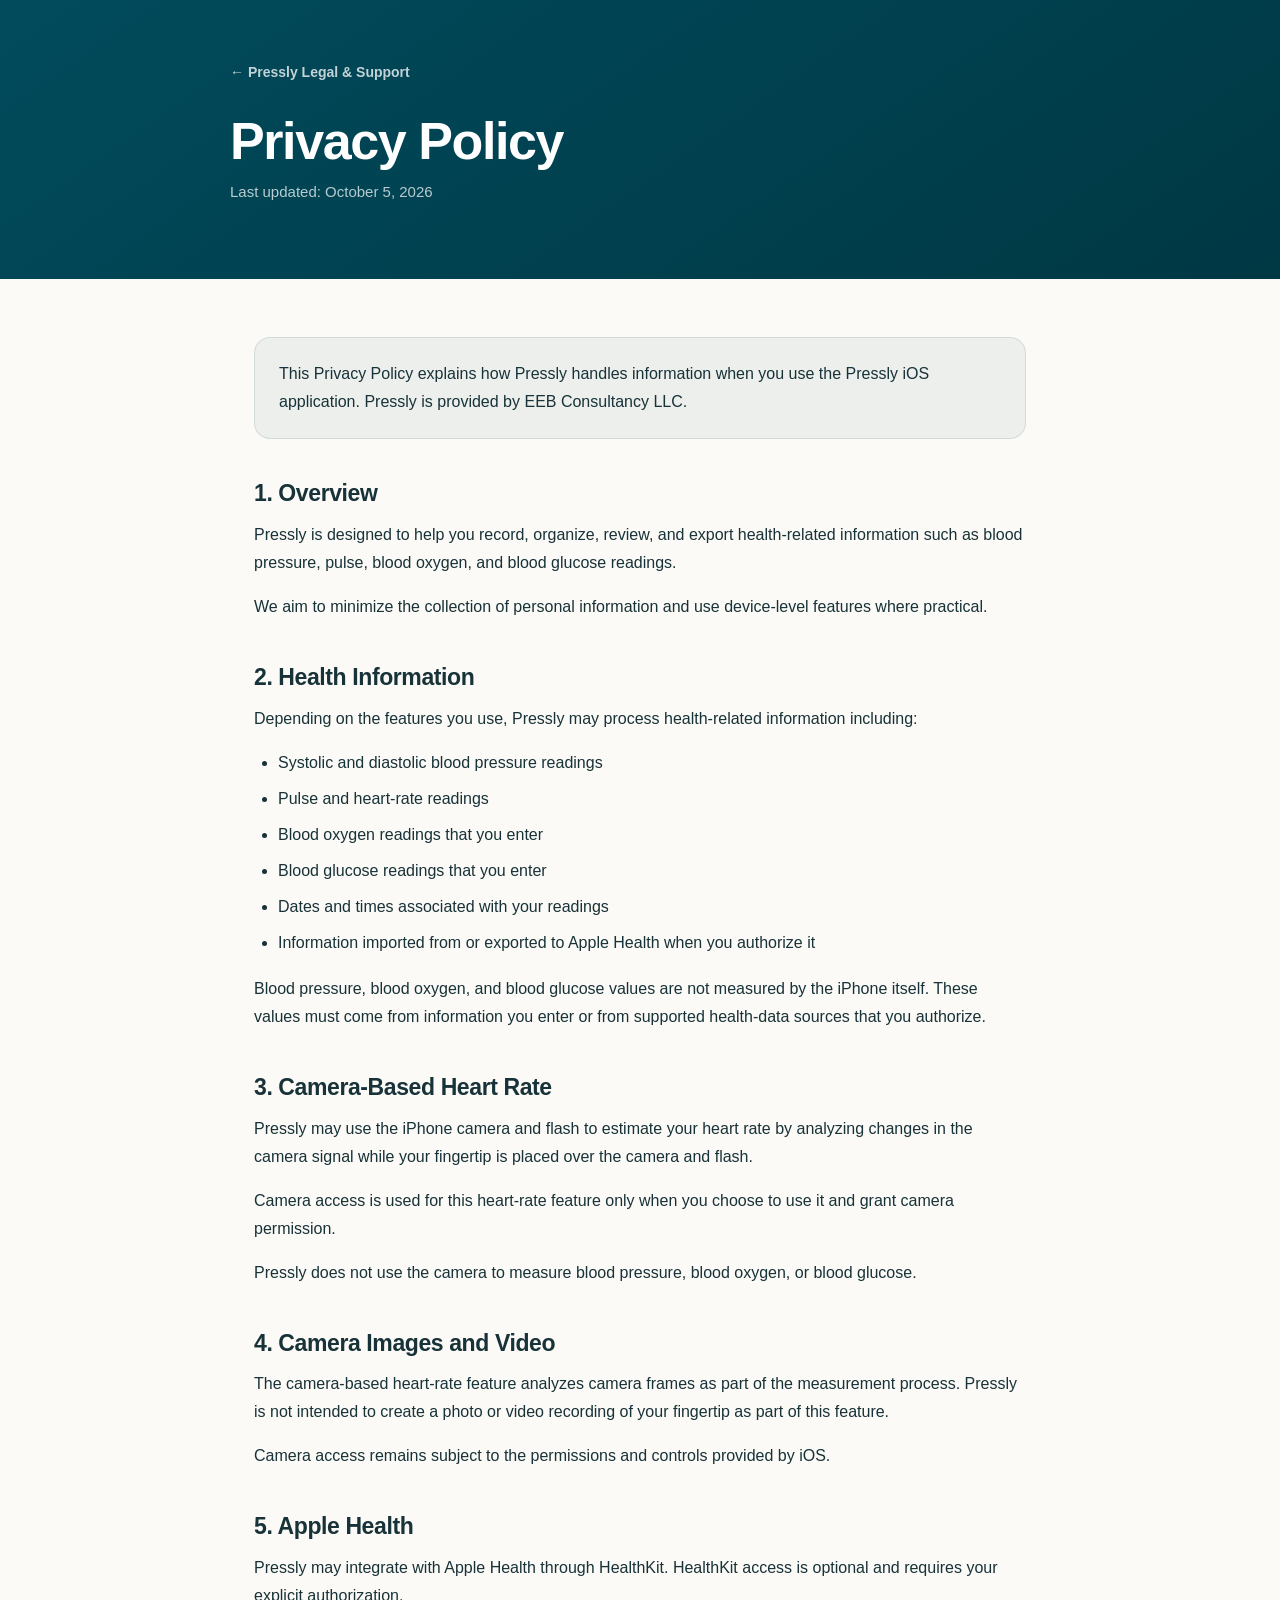
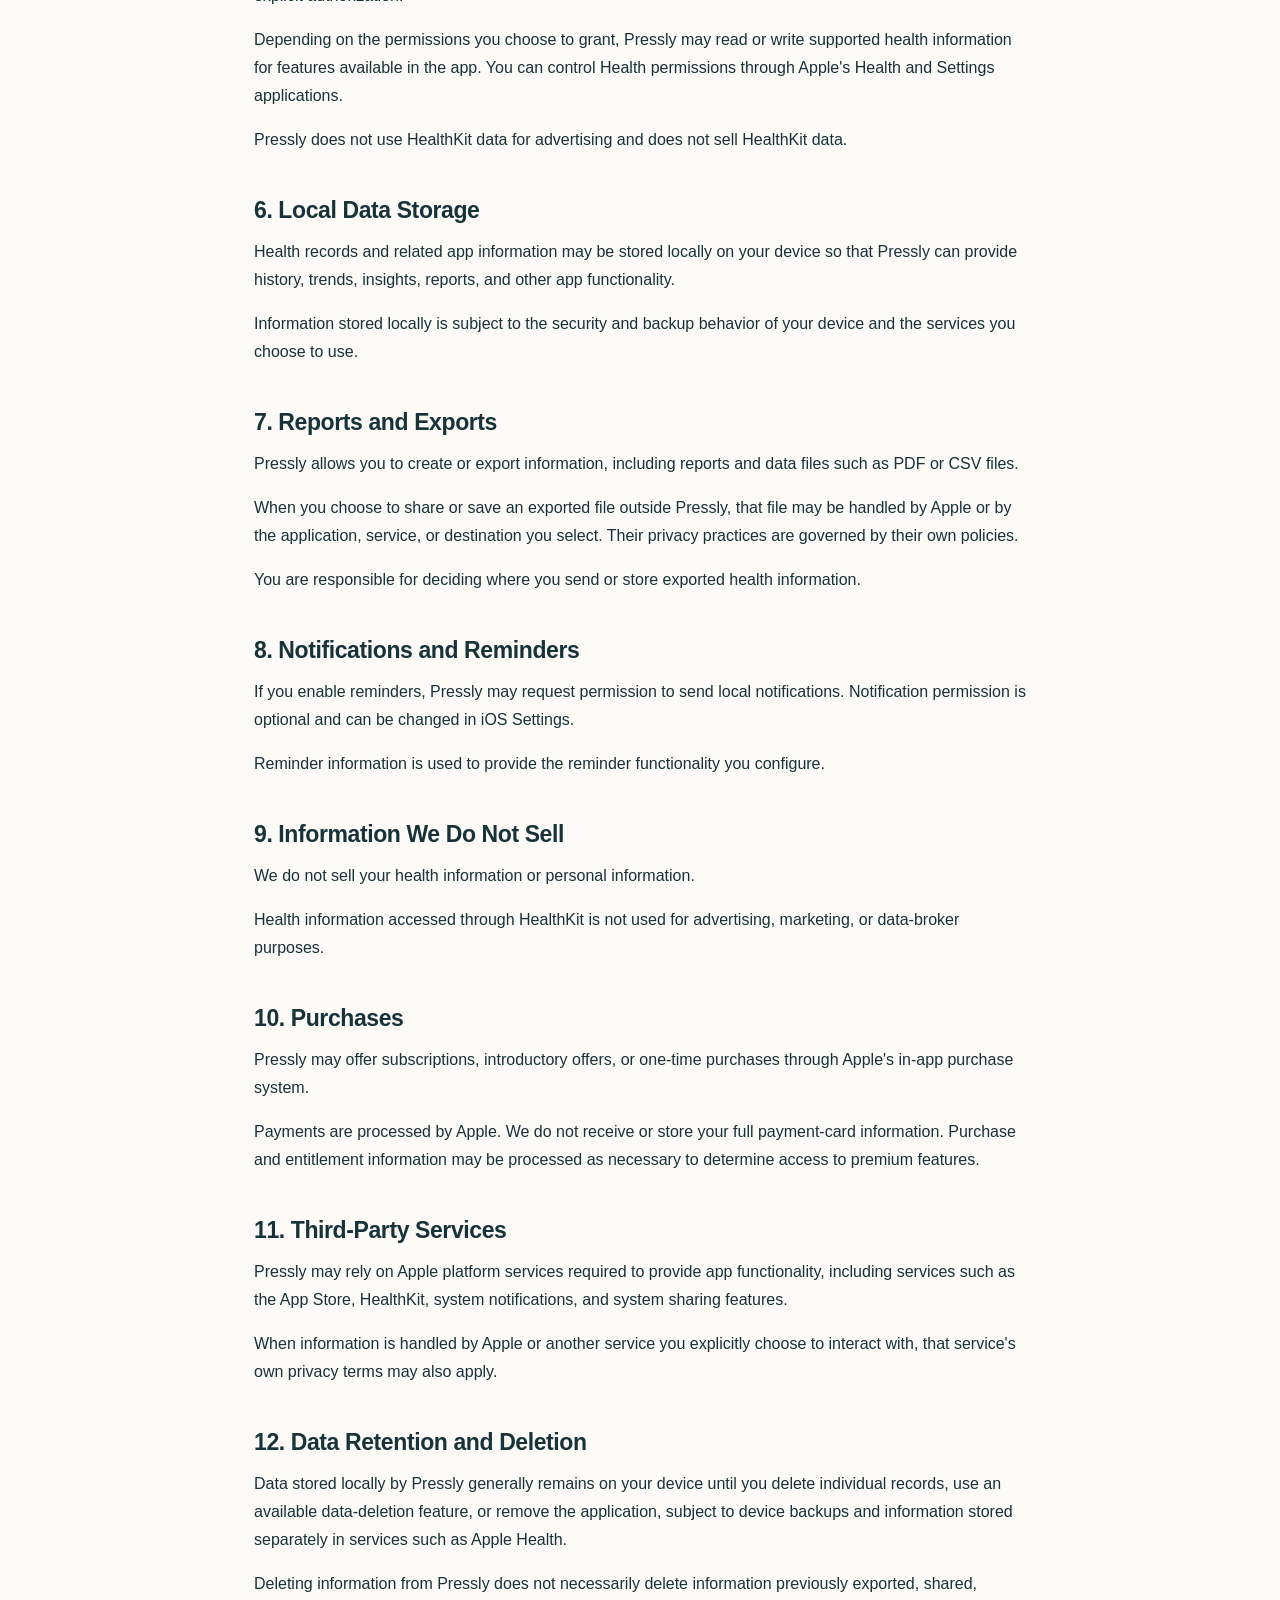
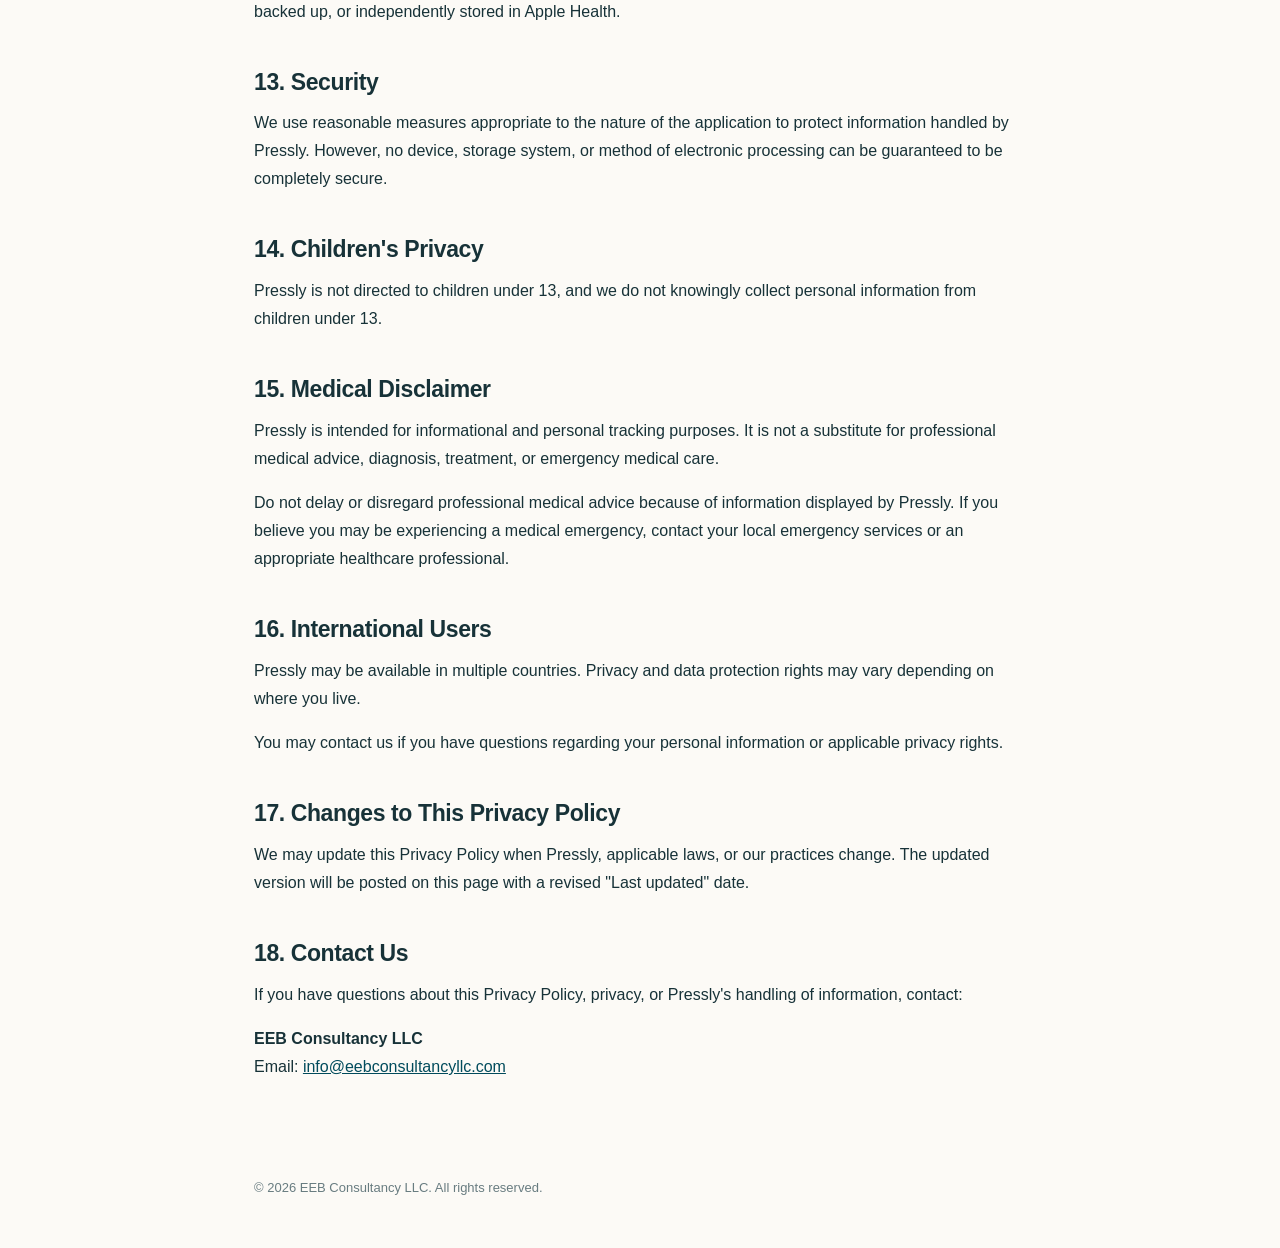
==== privacy.html @ 7618adea "Create privacy.html" ====
<!DOCTYPE html>
<html lang="en">
<head>
  <meta charset="UTF-8">
  <meta name="viewport" content="width=device-width, initial-scale=1.0">

  <title>Privacy Policy — Pressly</title>

  <meta
    name="description"
    content="Privacy Policy for the Pressly Blood Pressure Tracker iOS app."
  >

  <meta name="theme-color" content="#014B5C">

  <style>
    :root {
      --petrol: #014B5C;
      --petrol-dark: #003844;
      --coral: #E9685D;
      --paper: #FCFAF6;
      --ink: #173238;
      --muted: #687C80;
      --border: rgba(1, 75, 92, 0.12);
      --white: #FFFFFF;
    }

    * {
      box-sizing: border-box;
      margin: 0;
      padding: 0;
    }

    body {
      font-family:
        -apple-system,
        BlinkMacSystemFont,
        "Segoe UI",
        Roboto,
        Helvetica,
        Arial,
        sans-serif;

      background: var(--paper);
      color: var(--ink);
      line-height: 1.75;
      -webkit-font-smoothing: antialiased;
    }

    header {
      background:
        linear-gradient(
          145deg,
          var(--petrol) 0%,
          var(--petrol-dark) 100%
        );

      color: var(--white);
      padding: 58px 24px;
    }

    .header-inner {
      max-width: 820px;
      margin: 0 auto;
    }

    .back {
      display: inline-block;
      margin-bottom: 28px;

      color: rgba(255, 255, 255, 0.76);
      text-decoration: none;
      font-size: 14px;
      font-weight: 600;
    }

    .back:hover {
      color: var(--white);
    }

    header h1 {
      font-size: clamp(36px, 7vw, 52px);
      line-height: 1.08;
      letter-spacing: -1.4px;
      margin-bottom: 10px;
    }

    header p {
      color: rgba(255, 255, 255, 0.72);
      font-size: 15px;
    }

    main {
      max-width: 820px;
      margin: 0 auto;
      padding: 58px 24px 80px;
    }

    .notice {
      padding: 22px 24px;
      margin-bottom: 40px;

      background: rgba(1, 75, 92, 0.06);
      border: 1px solid var(--border);
      border-radius: 16px;
    }

    h2 {
      margin-top: 42px;
      margin-bottom: 12px;

      font-size: 23px;
      line-height: 1.3;
      letter-spacing: -0.4px;
    }

    h2:first-of-type {
      margin-top: 0;
    }

    p {
      margin-bottom: 16px;
    }

    ul {
      margin: 0 0 18px 24px;
    }

    li {
      margin-bottom: 8px;
    }

    strong {
      font-weight: 700;
    }

    a {
      color: var(--petrol);
    }

    footer {
      max-width: 820px;
      margin: 0 auto;
      padding: 0 24px 48px;

      color: var(--muted);
      font-size: 13px;
    }
  </style>
</head>

<body>

  <header>
    <div class="header-inner">
      <a class="back" href="index.html">← Pressly Legal & Support</a>

      <h1>Privacy Policy</h1>

      <p>Last updated: October 5, 2026</p>
    </div>
  </header>

  <main>

    <div class="notice">
      This Privacy Policy explains how Pressly handles information when you
      use the Pressly iOS application. Pressly is provided by
      EEB Consultancy LLC.
    </div>

    <h2>1. Overview</h2>

    <p>
      Pressly is designed to help you record, organize, review, and export
      health-related information such as blood pressure, pulse, blood oxygen,
      and blood glucose readings.
    </p>

    <p>
      We aim to minimize the collection of personal information and use
      device-level features where practical.
    </p>

    <h2>2. Health Information</h2>

    <p>
      Depending on the features you use, Pressly may process health-related
      information including:
    </p>

    <ul>
      <li>Systolic and diastolic blood pressure readings</li>
      <li>Pulse and heart-rate readings</li>
      <li>Blood oxygen readings that you enter</li>
      <li>Blood glucose readings that you enter</li>
      <li>Dates and times associated with your readings</li>
      <li>Information imported from or exported to Apple Health when you authorize it</li>
    </ul>

    <p>
      Blood pressure, blood oxygen, and blood glucose values are not measured
      by the iPhone itself. These values must come from information you enter
      or from supported health-data sources that you authorize.
    </p>

    <h2>3. Camera-Based Heart Rate</h2>

    <p>
      Pressly may use the iPhone camera and flash to estimate your heart rate
      by analyzing changes in the camera signal while your fingertip is placed
      over the camera and flash.
    </p>

    <p>
      Camera access is used for this heart-rate feature only when you choose
      to use it and grant camera permission.
    </p>

    <p>
      Pressly does not use the camera to measure blood pressure, blood oxygen,
      or blood glucose.
    </p>

    <h2>4. Camera Images and Video</h2>

    <p>
      The camera-based heart-rate feature analyzes camera frames as part of
      the measurement process. Pressly is not intended to create a photo or
      video recording of your fingertip as part of this feature.
    </p>

    <p>
      Camera access remains subject to the permissions and controls provided
      by iOS.
    </p>

    <h2>5. Apple Health</h2>

    <p>
      Pressly may integrate with Apple Health through HealthKit. HealthKit
      access is optional and requires your explicit authorization.
    </p>

    <p>
      Depending on the permissions you choose to grant, Pressly may read or
      write supported health information for features available in the app.
      You can control Health permissions through Apple's Health and Settings
      applications.
    </p>

    <p>
      Pressly does not use HealthKit data for advertising and does not sell
      HealthKit data.
    </p>

    <h2>6. Local Data Storage</h2>

    <p>
      Health records and related app information may be stored locally on
      your device so that Pressly can provide history, trends, insights,
      reports, and other app functionality.
    </p>

    <p>
      Information stored locally is subject to the security and backup
      behavior of your device and the services you choose to use.
    </p>

    <h2>7. Reports and Exports</h2>

    <p>
      Pressly allows you to create or export information, including reports
      and data files such as PDF or CSV files.
    </p>

    <p>
      When you choose to share or save an exported file outside Pressly,
      that file may be handled by Apple or by the application, service, or
      destination you select. Their privacy practices are governed by their
      own policies.
    </p>

    <p>
      You are responsible for deciding where you send or store exported
      health information.
    </p>

    <h2>8. Notifications and Reminders</h2>

    <p>
      If you enable reminders, Pressly may request permission to send local
      notifications. Notification permission is optional and can be changed
      in iOS Settings.
    </p>

    <p>
      Reminder information is used to provide the reminder functionality you
      configure.
    </p>

    <h2>9. Information We Do Not Sell</h2>

    <p>
      We do not sell your health information or personal information.
    </p>

    <p>
      Health information accessed through HealthKit is not used for
      advertising, marketing, or data-broker purposes.
    </p>

    <h2>10. Purchases</h2>

    <p>
      Pressly may offer subscriptions, introductory offers, or one-time
      purchases through Apple's in-app purchase system.
    </p>

    <p>
      Payments are processed by Apple. We do not receive or store your full
      payment-card information. Purchase and entitlement information may be
      processed as necessary to determine access to premium features.
    </p>

    <h2>11. Third-Party Services</h2>

    <p>
      Pressly may rely on Apple platform services required to provide app
      functionality, including services such as the App Store, HealthKit,
      system notifications, and system sharing features.
    </p>

    <p>
      When information is handled by Apple or another service you explicitly
      choose to interact with, that service's own privacy terms may also
      apply.
    </p>

    <h2>12. Data Retention and Deletion</h2>

    <p>
      Data stored locally by Pressly generally remains on your device until
      you delete individual records, use an available data-deletion feature,
      or remove the application, subject to device backups and information
      stored separately in services such as Apple Health.
    </p>

    <p>
      Deleting information from Pressly does not necessarily delete
      information previously exported, shared, backed up, or independently
      stored in Apple Health.
    </p>

    <h2>13. Security</h2>

    <p>
      We use reasonable measures appropriate to the nature of the application
      to protect information handled by Pressly. However, no device, storage
      system, or method of electronic processing can be guaranteed to be
      completely secure.
    </p>

    <h2>14. Children's Privacy</h2>

    <p>
      Pressly is not directed to children under 13, and we do not knowingly
      collect personal information from children under 13.
    </p>

    <h2>15. Medical Disclaimer</h2>

    <p>
      Pressly is intended for informational and personal tracking purposes.
      It is not a substitute for professional medical advice, diagnosis,
      treatment, or emergency medical care.
    </p>

    <p>
      Do not delay or disregard professional medical advice because of
      information displayed by Pressly. If you believe you may be experiencing
      a medical emergency, contact your local emergency services or an
      appropriate healthcare professional.
    </p>

    <h2>16. International Users</h2>

    <p>
      Pressly may be available in multiple countries. Privacy and data
      protection rights may vary depending on where you live.
    </p>

    <p>
      You may contact us if you have questions regarding your personal
      information or applicable privacy rights.
    </p>

    <h2>17. Changes to This Privacy Policy</h2>

    <p>
      We may update this Privacy Policy when Pressly, applicable laws, or our
      practices change. The updated version will be posted on this page with
      a revised "Last updated" date.
    </p>

    <h2>18. Contact Us</h2>

    <p>
      If you have questions about this Privacy Policy, privacy, or Pressly's
      handling of information, contact:
    </p>

    <p>
      <strong>EEB Consultancy LLC</strong><br>
      Email:
      <a href="mailto:info@eebconsultancyllc.com">
        info@eebconsultancyllc.com
      </a>
    </p>

  </main>

  <footer>
    © 2026 EEB Consultancy LLC. All rights reserved.
  </footer>

</body>
</html>
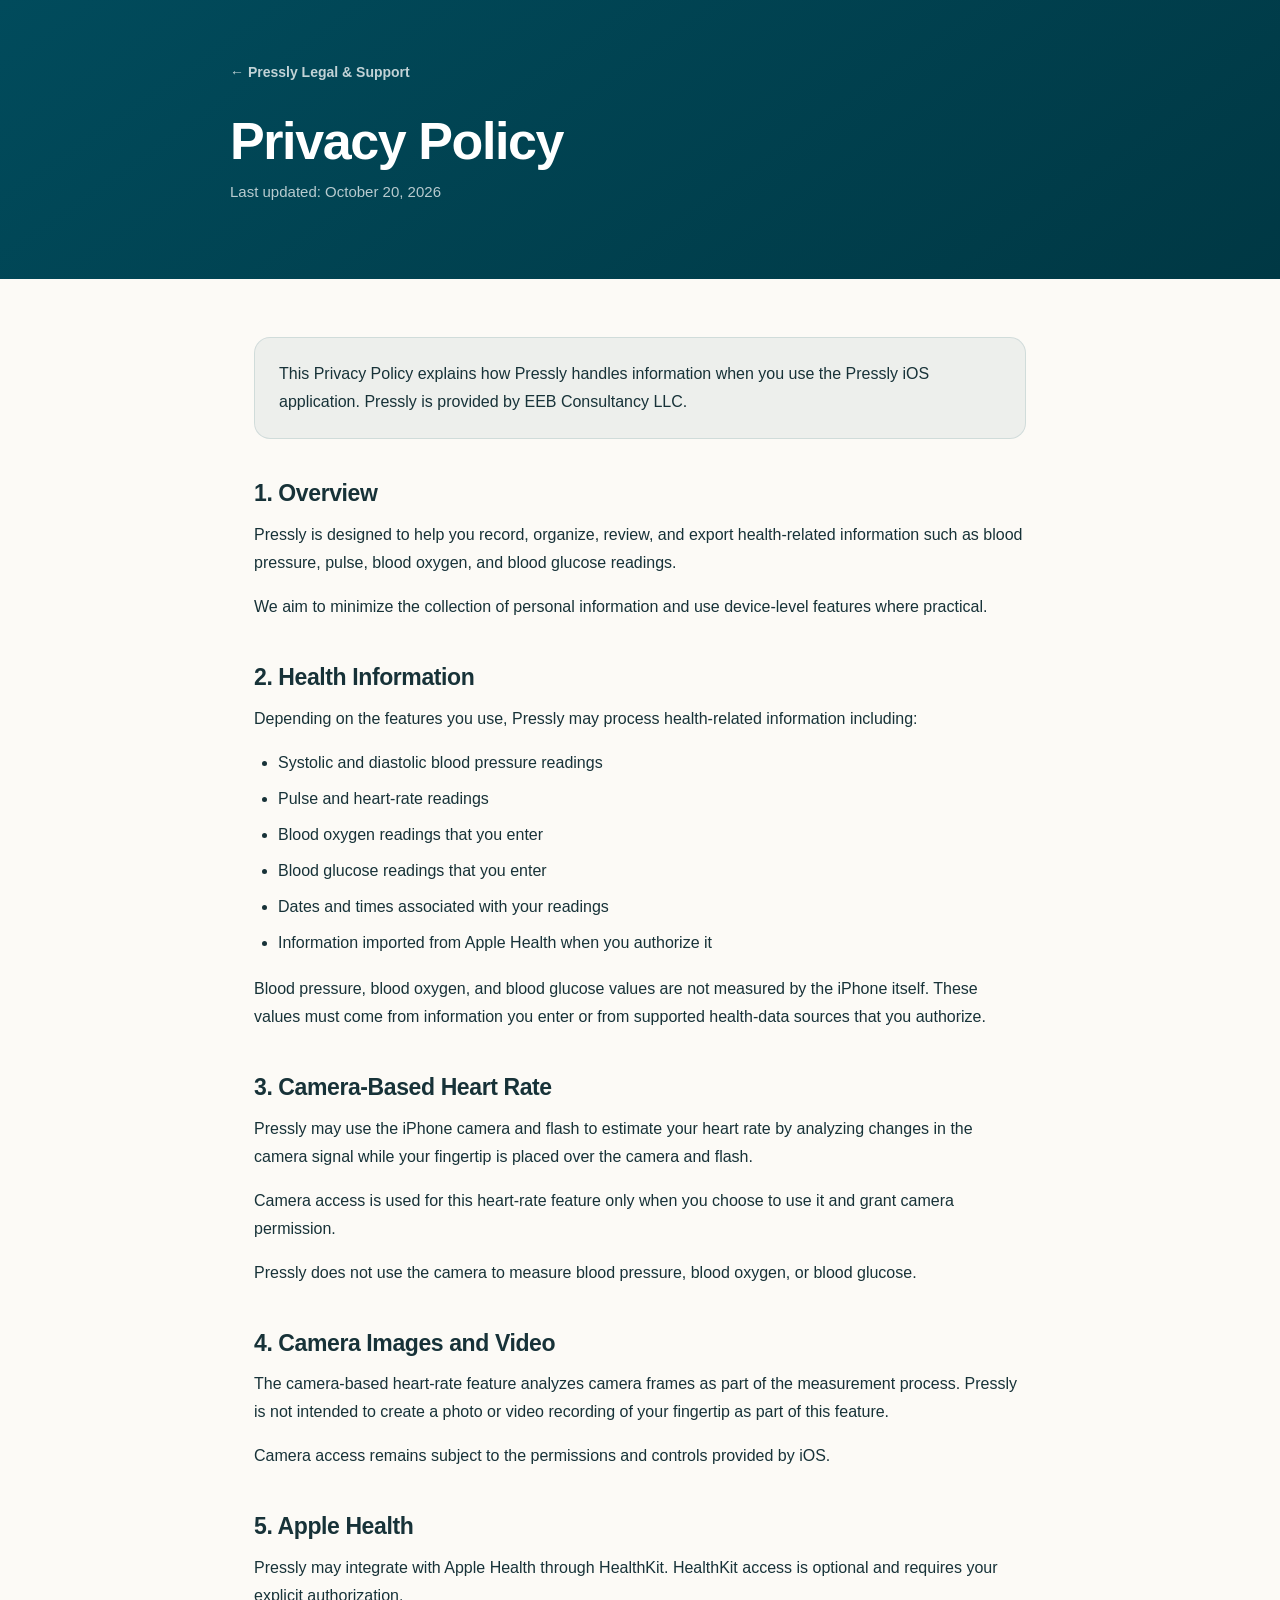
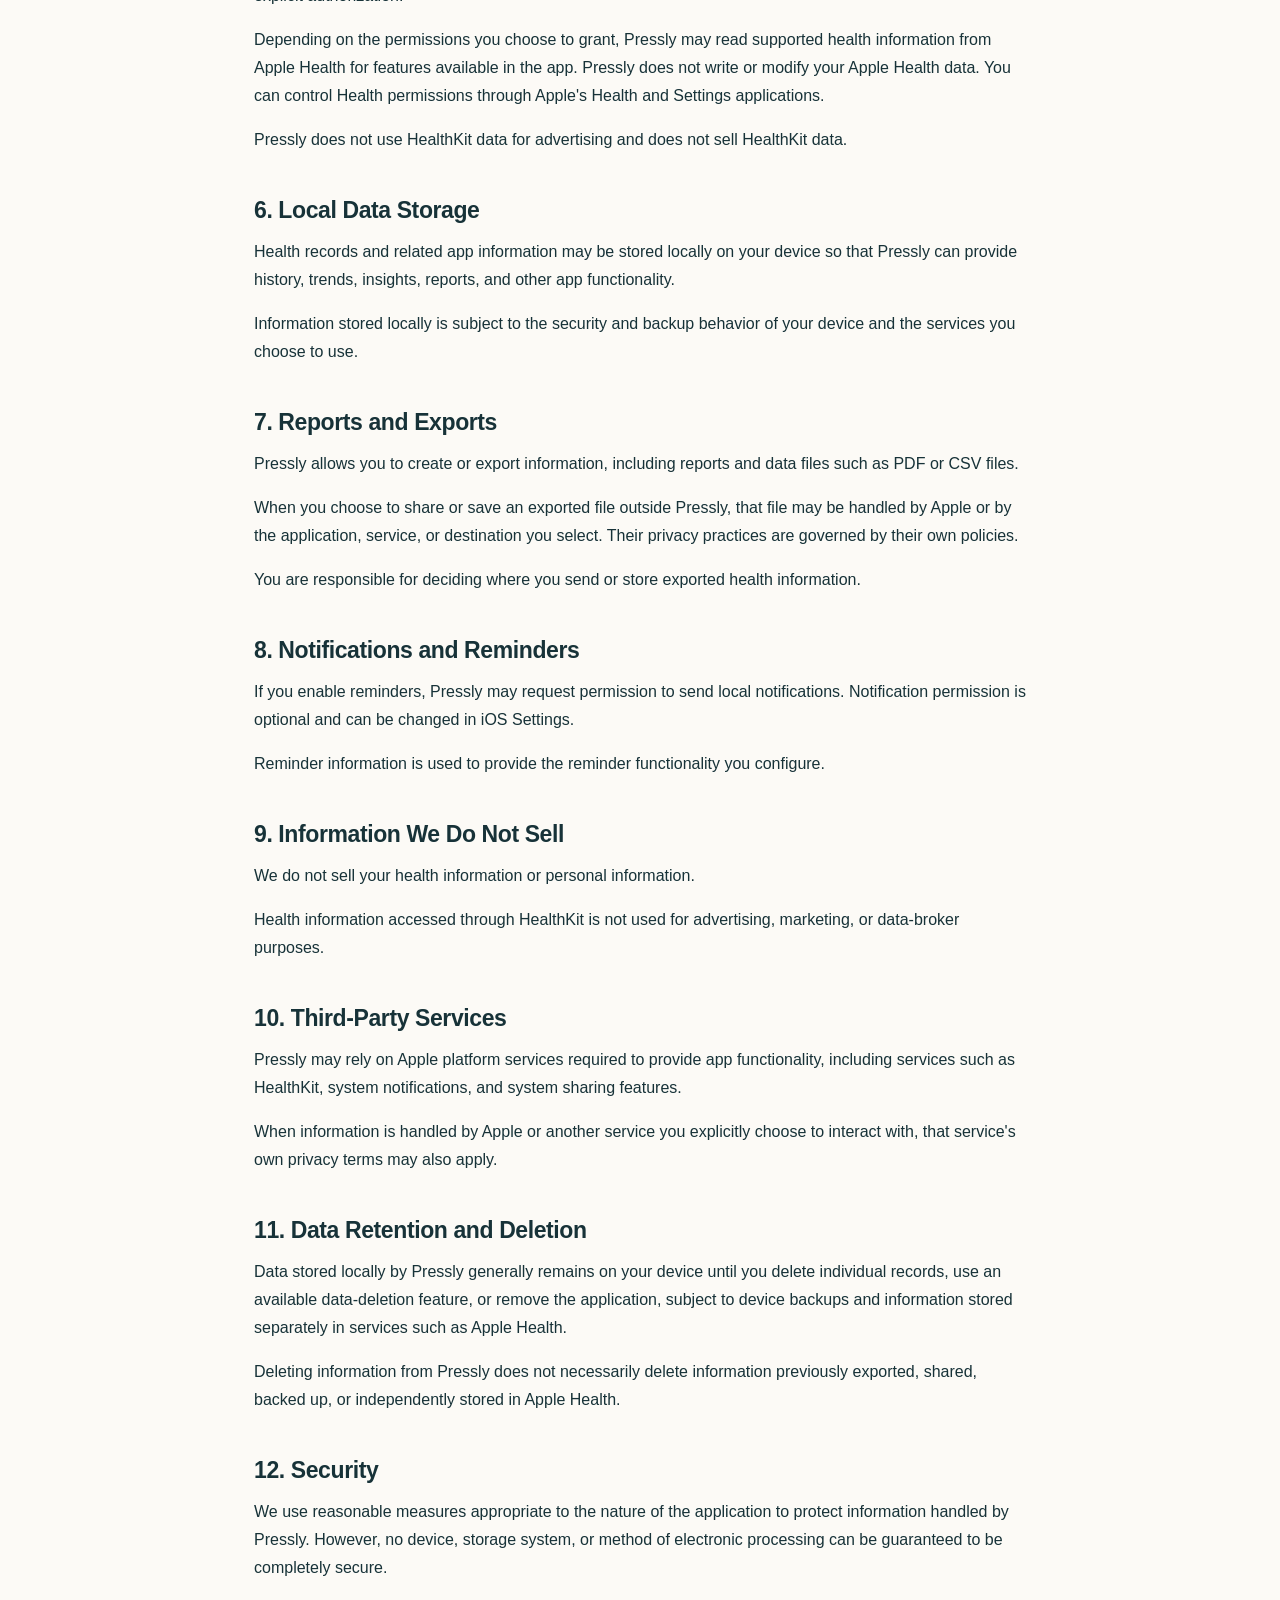
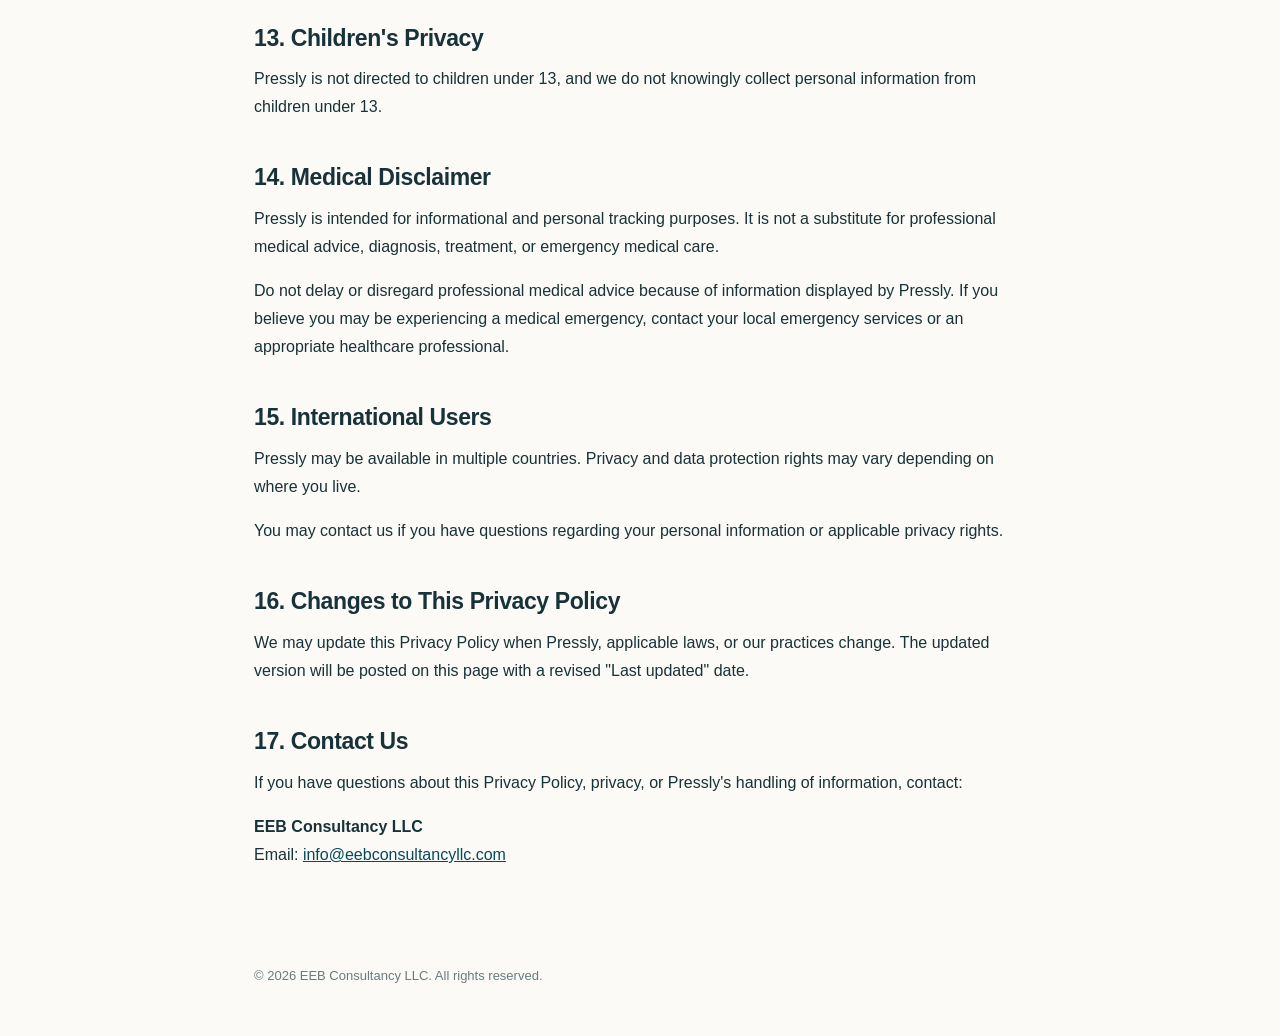
==== commit 175d284d: "Update privacy.html" ====
--- a/privacy.html
+++ b/privacy.html
@@ -157,7 +157,7 @@
 
       <h1>Privacy Policy</h1>
 
-      <p>Last updated: October 5, 2026</p>
+      <p>Last updated: October 20, 2026</p>
     </div>
   </header>
 
@@ -195,7 +195,7 @@
       <li>Blood oxygen readings that you enter</li>
       <li>Blood glucose readings that you enter</li>
       <li>Dates and times associated with your readings</li>
-      <li>Information imported from or exported to Apple Health when you authorize it</li>
+      <li>Information imported from Apple Health when you authorize it</li>
     </ul>
 
     <p>
@@ -243,8 +243,9 @@
     </p>
 
     <p>
-      Depending on the permissions you choose to grant, Pressly may read or
-      write supported health information for features available in the app.
+      Depending on the permissions you choose to grant, Pressly may read
+      supported health information from Apple Health for features available
+      in the app. Pressly does not write or modify your Apple Health data.
       You can control Health permissions through Apple's Health and Settings
       applications.
     </p>
@@ -310,25 +311,12 @@
       advertising, marketing, or data-broker purposes.
     </p>
 
-    <h2>10. Purchases</h2>
-
-    <p>
-      Pressly may offer subscriptions, introductory offers, or one-time
-      purchases through Apple's in-app purchase system.
-    </p>
-
-    <p>
-      Payments are processed by Apple. We do not receive or store your full
-      payment-card information. Purchase and entitlement information may be
-      processed as necessary to determine access to premium features.
-    </p>
-
-    <h2>11. Third-Party Services</h2>
+    <h2>10. Third-Party Services</h2>
 
     <p>
       Pressly may rely on Apple platform services required to provide app
-      functionality, including services such as the App Store, HealthKit,
-      system notifications, and system sharing features.
+      functionality, including services such as HealthKit, system
+      notifications, and system sharing features.
     </p>
 
     <p>
@@ -337,7 +325,7 @@
       apply.
     </p>
 
-    <h2>12. Data Retention and Deletion</h2>
+    <h2>11. Data Retention and Deletion</h2>
 
     <p>
       Data stored locally by Pressly generally remains on your device until
@@ -352,7 +340,7 @@
       stored in Apple Health.
     </p>
 
-    <h2>13. Security</h2>
+    <h2>12. Security</h2>
 
     <p>
       We use reasonable measures appropriate to the nature of the application
@@ -361,14 +349,14 @@
       completely secure.
     </p>
 
-    <h2>14. Children's Privacy</h2>
+    <h2>13. Children's Privacy</h2>
 
     <p>
       Pressly is not directed to children under 13, and we do not knowingly
       collect personal information from children under 13.
     </p>
 
-    <h2>15. Medical Disclaimer</h2>
+    <h2>14. Medical Disclaimer</h2>
 
     <p>
       Pressly is intended for informational and personal tracking purposes.
@@ -383,7 +371,7 @@
       appropriate healthcare professional.
     </p>
 
-    <h2>16. International Users</h2>
+    <h2>15. International Users</h2>
 
     <p>
       Pressly may be available in multiple countries. Privacy and data
@@ -395,7 +383,7 @@
       information or applicable privacy rights.
     </p>
 
-    <h2>17. Changes to This Privacy Policy</h2>
+    <h2>16. Changes to This Privacy Policy</h2>
 
     <p>
       We may update this Privacy Policy when Pressly, applicable laws, or our
@@ -403,7 +391,7 @@
       a revised "Last updated" date.
     </p>
 
-    <h2>18. Contact Us</h2>
+    <h2>17. Contact Us</h2>
 
     <p>
       If you have questions about this Privacy Policy, privacy, or Pressly's
